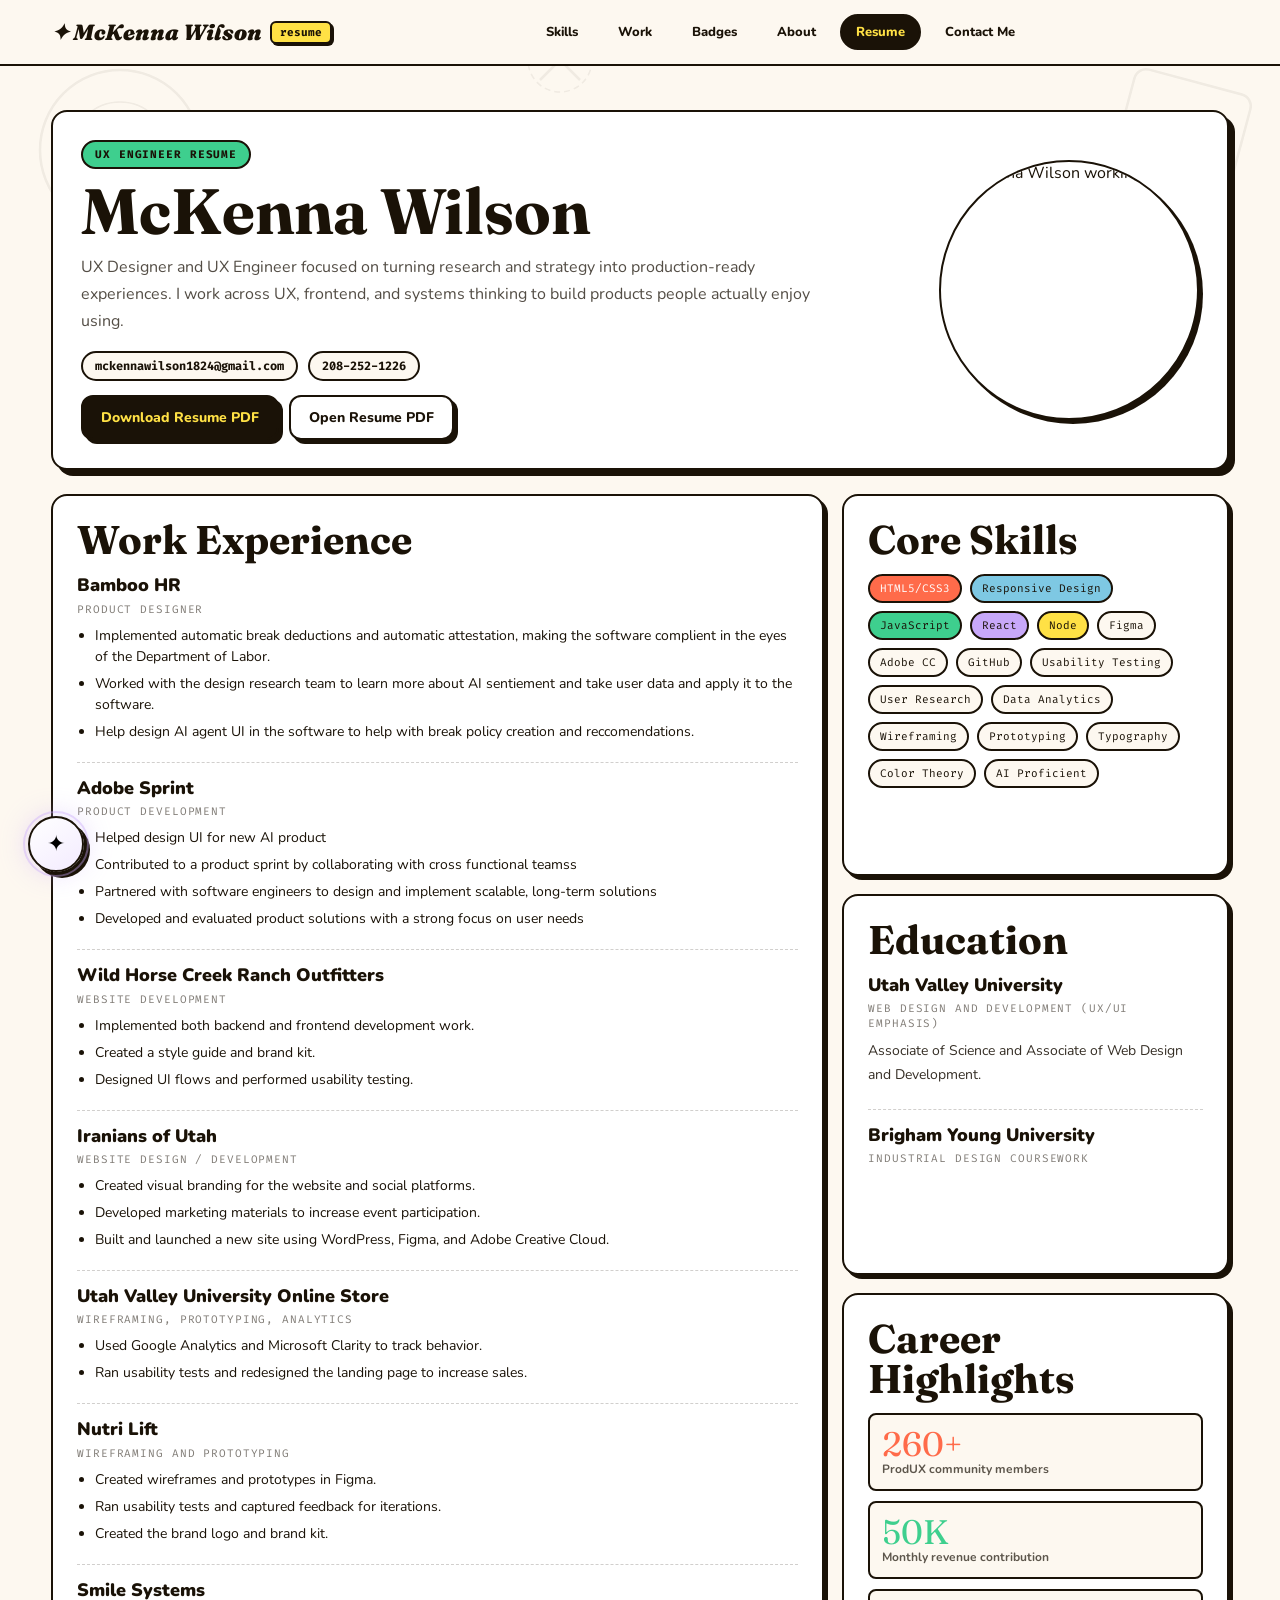
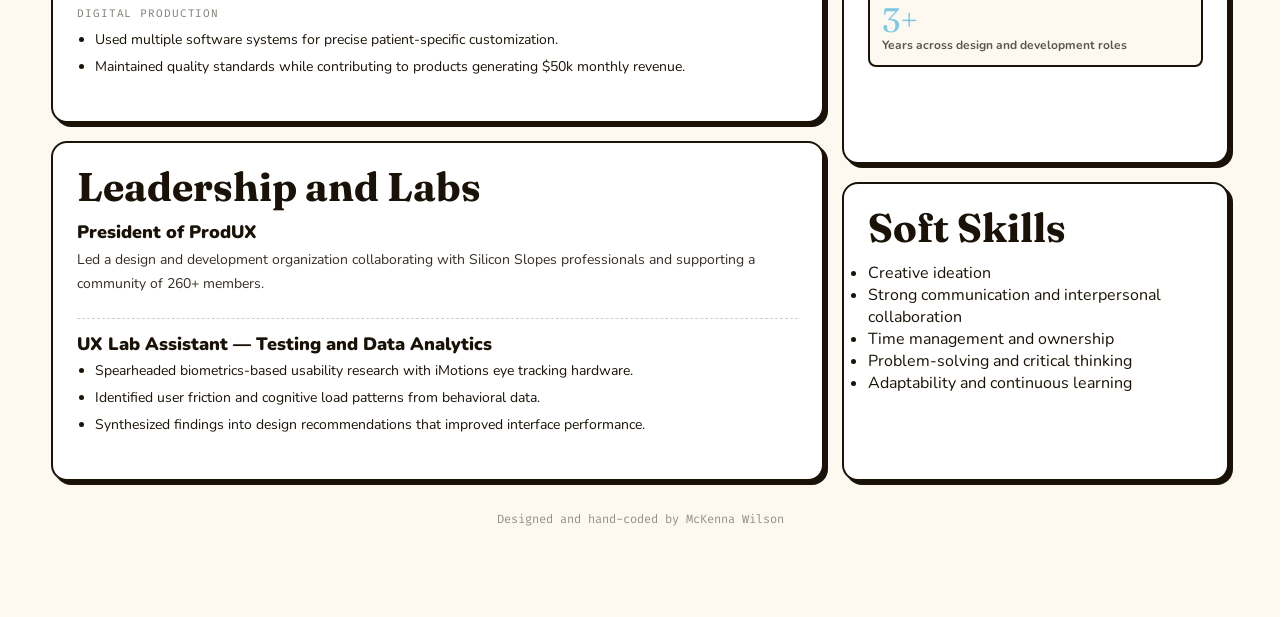
==== resume.html @ 709ec3b5 "responsive" ====
<!DOCTYPE html>
<html lang="en">
<head>
  <meta charset="UTF-8">
  <meta name="viewport" content="width=device-width, initial-scale=1.0">
  <title>Resume | McKenna Wilson</title>
  <link rel="icon" type="image/x-icon" href="assets/favicon.ico">
  <link rel="icon" type="image/png" sizes="32x32" href="assets/favicon-32x32.png">
  <link rel="icon" type="image/png" sizes="16x16" href="assets/favicon-16x16.png">
  <link rel="apple-touch-icon" sizes="180x180" href="assets/apple-touch-icon.png">
  <link rel="preconnect" href="https://fonts.googleapis.com">
  <link href="https://fonts.googleapis.com/css2?family=Fraunces:ital,opsz,wght@0,9..144,300;0,9..144,700;0,9..144,900;1,9..144,300;1,9..144,700&family=Nunito:wght@400;600;700;800;900&family=Fira+Code:wght@400;500&display=swap" rel="stylesheet">
  <link rel="stylesheet" href="agent-guide.css">
  <style>
    :root {
      --cream: #fdf8f0;
      --ink: #1a1207;
      --coral: #ff6b4a;
      --mint: #3ecf8e;
      --lemon: #ffe145;
      --sky: #7ec8e3;
      --lilac: #c8a8f9;
      --peach: #ffb347;
      --border-w: 2.5px;
      --radius: 16px;
      --radius-sm: 8px;
      --shadow: 4px 4px 0px var(--ink);
      --shadow-lg: 6px 6px 0px var(--ink);
      --shadow-xl: 8px 8px 0px var(--ink);
      --display: 'Fraunces', serif;
      --sans: 'Nunito', sans-serif;
      --mono: 'Fira Code', monospace;
      --content-max: 1140px;
      --page-gutter: clamp(20px, 4vw, 80px);
    }

    *, *::before, *::after { box-sizing: border-box; margin: 0; padding: 0; }
    body { background: var(--cream); color: var(--ink); font-family: var(--sans); }

    .doodle-bg { position: fixed; inset: 0; pointer-events: none; z-index: 0; opacity: 0.055; overflow: hidden; }
    .doodle-bg svg { width: 100%; height: 100%; }

    nav {
      position: sticky;
      top: 0;
      z-index: 20;
      padding: 14px var(--page-gutter);
      background: var(--cream);
      border-bottom: var(--border-w) solid var(--ink);
      display: flex;
      align-items: center;
      justify-content: space-between;
      gap: 12px;
    }
    .nav-logo {
      text-decoration: none;
      color: var(--ink);
      font-family: var(--display);
      font-weight: 900;
      font-size: 22px;
      font-style: italic;
      display: flex;
      align-items: center;
      gap: 8px;
      flex-shrink: 0;
    }
    .logo-badge {
      font-family: var(--mono);
      font-size: 11px;
      padding: 2px 8px;
      border: var(--border-w) solid var(--ink);
      border-radius: 6px;
      background: var(--lemon);
      box-shadow: 2px 2px 0 var(--ink);
      font-style: normal;
    }
    .nav-actions { display: flex; align-items: center; gap: 10px; flex-shrink: 0; }
    .nav-toggle {
      display: none;
      width: 44px;
      height: 44px;
      border: var(--border-w) solid var(--ink);
      border-radius: 10px;
      background: var(--lemon);
      box-shadow: var(--shadow);
      cursor: pointer;
      flex-direction: column;
      align-items: center;
      justify-content: center;
      gap: 5px;
      padding: 0;
      flex-shrink: 0;
      transition: transform 0.15s, box-shadow 0.15s;
    }
    .nav-toggle:hover { transform: translate(-2px,-2px); box-shadow: var(--shadow-lg); }
    .nav-toggle-bar {
      display: block;
      width: 20px;
      height: 2.5px;
      background: var(--ink);
      border-radius: 2px;
      transition: transform 0.25s ease, opacity 0.25s ease;
    }
    nav.menu-open .nav-toggle-bar:nth-child(1) { transform: translateY(7.5px) rotate(45deg); }
    nav.menu-open .nav-toggle-bar:nth-child(2) { opacity: 0; }
    nav.menu-open .nav-toggle-bar:nth-child(3) { transform: translateY(-7.5px) rotate(-45deg); }
    .nav-menu { display: contents; }
    .nav-links { display: flex; align-items: center; gap: 8px; flex: 1; justify-content: center; }
    .nav-links a {
      text-decoration: none;
      color: var(--ink);
      font-size: 13px;
      font-weight: 800;
      padding: 7px 14px;
      border-radius: 999px;
      border: var(--border-w) solid transparent;
      transition: all 0.15s;
    }
    .nav-links a:hover { background: var(--lemon); border-color: var(--ink); box-shadow: var(--shadow); }
    .nav-links .active { background: var(--ink); color: var(--lemon); border-color: var(--ink); }
    .nav-links .home-link { display: none; }
    .nav-backdrop {
      display: none;
      position: fixed;
      inset: 0;
      z-index: 19;
      background: rgba(26,18,7,0.35);
      opacity: 0;
      pointer-events: none;
      transition: opacity 0.25s ease;
    }
    .nav-backdrop.show { opacity: 1; pointer-events: auto; }

    .page { position: relative; z-index: 1; max-width: var(--content-max); margin: 0 auto; padding: 44px var(--page-gutter) 90px; }

    .hero {
      background: #fff;
      border: var(--border-w) solid var(--ink);
      border-radius: var(--radius);
      box-shadow: var(--shadow-lg);
      padding: 28px;
      margin-bottom: 24px;
    }
    .hero-layout {
      display: grid;
      grid-template-columns: minmax(0, 1fr) 220px;
      gap: 24px;
      align-items: center;
    }
    .hero-photo {
      width: 220px;
      height: 220px;
      border-radius: 50%;
      overflow: hidden;
      border: var(--border-w) solid var(--ink);
      box-shadow: var(--shadow);
      background: #fff;
      justify-self: end;
    }
    .hero-photo img {
      width: 100%;
      height: 100%;
      object-fit: cover;
      display: block;
    }
    .hero-eyebrow {
      display: inline-block;
      font-family: var(--mono);
      font-size: 11px;
      font-weight: 700;
      letter-spacing: 0.08em;
      text-transform: uppercase;
      border: var(--border-w) solid var(--ink);
      border-radius: 999px;
      background: var(--mint);
      padding: 5px 12px;
      margin-bottom: 12px;
    }
    h1 {
      font-family: var(--display);
      font-size: clamp(44px, 7vw, 74px);
      line-height: 0.95;
      margin-bottom: 12px;
    }
    .subtitle { max-width: 760px; opacity: 0.75; line-height: 1.7; margin-bottom: 16px; }
    .quick-links { display: flex; flex-wrap: wrap; gap: 10px; }
    .quick-links a {
      text-decoration: none;
      color: var(--ink);
      font-family: var(--mono);
      font-size: 12px;
      font-weight: 700;
      background: var(--cream);
      border: 2px solid var(--ink);
      border-radius: 999px;
      padding: 5px 12px;
    }

    .download-row {
      margin-top: 14px;
      display: flex;
      gap: 10px;
      flex-wrap: wrap;
    }
    .btn {
      display: inline-block;
      text-decoration: none;
      font-size: 14px;
      font-weight: 800;
      padding: 11px 18px;
      border-radius: 12px;
      border: var(--border-w) solid var(--ink);
      box-shadow: var(--shadow);
    }
    .btn-fill { background: var(--ink); color: var(--lemon); }
    .btn-outline { background: #fff; color: var(--ink); }

    .resume-grid {
      display: grid;
      grid-template-columns: 2fr 1fr;
      gap: 18px;
    }
    .panel {
      background: #fff;
      border: var(--border-w) solid var(--ink);
      border-radius: var(--radius);
      box-shadow: var(--shadow);
      padding: 24px;
    }
    .section-title {
      font-family: var(--display);
      font-size: 36px;
      line-height: 1;
      margin-bottom: 14px;
    }
    .chip-row { display: flex; flex-wrap: wrap; gap: 8px; }
    .chip {
      font-family: var(--mono);
      font-size: 11px;
      padding: 5px 10px;
      border-radius: 999px;
      border: 2px solid var(--ink);
      background: var(--cream);
    }
    .chip.coral { background: var(--coral); color: #fff; }
    .chip.sky { background: var(--sky); }
    .chip.lemon { background: var(--lemon); }
    .chip.lilac { background: var(--lilac); }
    .chip.mint { background: var(--mint); }

    .entry { padding: 14px 0; border-top: 1.5px dashed rgba(26, 18, 7, 0.2); }
    .entry:first-of-type { border-top: 0; padding-top: 0; }
    .entry-title {
      font-weight: 900;
      font-size: 18px;
      line-height: 1.3;
      margin-bottom: 4px;
    }
    .entry-meta {
      font-family: var(--mono);
      font-size: 11px;
      opacity: 0.55;
      text-transform: uppercase;
      letter-spacing: 0.08em;
      margin-bottom: 8px;
    }
    .entry p { font-size: 14px; line-height: 1.7; opacity: 0.88; margin-bottom: 8px; }
    .entry ul { margin-left: 18px; }
    .entry li { margin-bottom: 6px; line-height: 1.5; font-size: 14px; }

    .kpi {
      border: var(--border-w) solid var(--ink);
      border-radius: var(--radius-sm);
      padding: 12px;
      margin-bottom: 10px;
      background: var(--cream);
    }
    .kpi-value { font-family: var(--display); font-size: 34px; line-height: 1; }
    .kpi-label { font-size: 12px; font-weight: 700; opacity: 0.7; }

    .stack { display: grid; gap: 18px; }
    footer {
      margin-top: 30px;
      text-align: center;
      font-family: var(--mono);
      font-size: 12px;
      opacity: 0.45;
    }

    @media (max-width: 980px) {
      .resume-grid { grid-template-columns: 1fr; }
      .hero-layout {
        grid-template-columns: 1fr;
        justify-items: center;
        text-align: center;
      }
      .hero-photo {
        justify-self: center;
        width: 180px;
        height: 180px;
      }
      .subtitle { margin-left: auto; margin-right: auto; }
      .quick-links, .download-row { justify-content: center; }
    }
    @media (max-width: 820px) {
      nav { padding: 12px 16px; flex-wrap: wrap; }
      .nav-logo { font-size: 18px; }
      .nav-toggle { display: flex; }
      .nav-backdrop { display: block; }
      .nav-actions { margin-left: auto; }
      .nav-menu {
        display: none;
        flex-direction: column;
        width: 100%;
        order: 3;
        padding: 8px 0 4px;
        gap: 8px;
      }
      nav.menu-open .nav-menu { display: flex; }
      .nav-links .home-link { display: block; }
      .nav-links {
        flex-direction: column;
        align-items: stretch;
        width: 100%;
        gap: 8px;
        flex: none;
        justify-content: flex-start;
      }
      .nav-links a {
        font-size: 15px;
        padding: 12px 16px;
        border-radius: var(--radius-sm);
        border-color: var(--ink);
        background: #fff;
        box-shadow: var(--shadow);
        text-align: center;
      }
      .nav-links a:hover { transform: translate(-2px,-2px); }
      .nav-links .active { color: var(--lemon); }
    }

    @media (min-width: 1280px) {
      :root { --content-max: 1280px; }
      .hero-layout { grid-template-columns: minmax(0, 1fr) 260px; gap: 32px; }
      .hero-photo { width: 260px; height: 260px; }
      h1 { font-size: clamp(48px, 5vw, 82px); }
      .section-title { font-size: 40px; }
    }

    @media (min-width: 1440px) {
      :root { --content-max: 1360px; }
      .resume-grid { gap: 24px; }
      .panel { padding: 28px; }
    }

    @media (min-width: 1680px) {
      :root { --content-max: 1480px; }
      .subtitle { max-width: 860px; font-size: 17px; }
    }

    @media (min-width: 1920px) {
      :root { --content-max: 1560px; }
    }
  </style>
</head>
<body>
  <div class="doodle-bg">
    <svg viewBox="0 0 1440 900" fill="none" xmlns="http://www.w3.org/2000/svg" preserveAspectRatio="xMidYMid slice">
      <circle cx="200" cy="150" r="80" stroke="#1a1207" stroke-width="2.5"/>
      <circle cx="200" cy="150" r="48" stroke="#1a1207" stroke-width="1.5"/>
      <rect x="1200" y="80" width="120" height="120" rx="12" stroke="#1a1207" stroke-width="2.5" transform="rotate(15 1260 140)"/>
      <line x1="620" y1="40" x2="660" y2="80" stroke="#1a1207" stroke-width="2.5"/>
      <line x1="660" y1="40" x2="620" y2="80" stroke="#1a1207" stroke-width="2.5"/>
      <circle cx="640" cy="60" r="32" stroke="#1a1207" stroke-width="1.5" stroke-dasharray="6 4"/>
    </svg>
  </div>

  <div class="nav-backdrop" id="navBackdrop" aria-hidden="true"></div>
  <nav id="siteNav">
    <a href="index.html" class="nav-logo">✦ McKenna Wilson <span class="logo-badge">resume</span></a>
    <div class="nav-menu" id="navMenu">
      <div class="nav-links">
        <a href="index.html?skipLoader=1#home" class="home-link">Home</a>
        <a href="index.html#skills">Skills</a>
        <a href="index.html#projects">Work</a>
        <a href="index.html#achievements">Badges</a>
        <a href="index.html#about">About</a>
        <a href="resume.html" class="active">Resume</a>
        <a href="index.html#contact">Contact Me</a>
      </div>
    </div>
    <div class="nav-actions">
      <button type="button" class="nav-toggle" id="navToggle" aria-label="Open menu" aria-expanded="false" aria-controls="navMenu">
        <span class="nav-toggle-bar"></span>
        <span class="nav-toggle-bar"></span>
        <span class="nav-toggle-bar"></span>
      </button>
    </div>
  </nav>

  <main class="page">
    <section class="hero">
      <div class="hero-layout">
        <div class="hero-content">
          <div class="hero-eyebrow">UX Engineer Resume</div>
          <h1>McKenna Wilson</h1>
          <p class="subtitle">
            UX Designer and UX Engineer focused on turning research and strategy into production-ready
            experiences. I work across UX, frontend, and systems thinking to build products people actually enjoy using.
          </p>
          <div class="quick-links">
            <a href="mailto:mckennawilson1824@gmail.com">mckennawilson1824@gmail.com</a>
            <a href="tel:+12082521226">208-252-1226</a>
          </div>
          <div class="download-row">
            <a class="btn btn-fill" href="assets/McKenna Wilson Design Engineer Resume.pdf" target="_blank" rel="noopener noreferrer" download>Download Resume PDF</a>
            <a class="btn btn-outline" href="assets/McKenna Wilson Design Engineer Resume.pdf" target="_blank" rel="noopener noreferrer">Open Resume PDF</a>
          </div>
        </div>
        <div class="hero-photo">
          <img src="assets/resume-hero-photo.png" alt="McKenna Wilson working with a team">
        </div>
      </div>
    </section>

    <section class="resume-grid">
      <div class="stack">
        <article class="panel">
          <h2 class="section-title">Work Experience</h2>


          <div class="entry">
            <div class="entry-title">Bamboo HR</div>
            <div class="entry-meta">Product Designer</div>
            <ul>
              <li>Implemented automatic break deductions and automatic attestation, making the software complient in the eyes of the Department of Labor.</li>
              <li>Worked with the design research team to learn more about AI sentiement and take user data and apply it to the software.</li>
              <li>Help design AI agent UI in the software to help with break policy creation and reccomendations.</li>
            </ul>
          </div>

          <div class="entry">
            <div class="entry-title">Adobe Sprint</div>
            <div class="entry-meta">Product Development</div>
            <ul>
              <li>Helped design UI for new AI product</li>
              <li>Contributed to a product sprint by collaborating with cross functional teamss</li>
              <li>Partnered with software engineers to design and implement scalable, long-term
                solutions</li>
              <li>Developed and evaluated product solutions with a strong focus on user needs</li>
            </ul>
          </div>

          <div class="entry">
            <div class="entry-title">Wild Horse Creek Ranch Outfitters</div>
            <div class="entry-meta">Website Development</div>
            <ul>
              <li>Implemented both backend and frontend development work.</li>
              <li>Created a style guide and brand kit.</li>
              <li>Designed UI flows and performed usability testing.</li>
            </ul>
          </div>

          <div class="entry">
            <div class="entry-title">Iranians of Utah</div>
            <div class="entry-meta">Website Design / Development</div>
            <ul>
              <li>Created visual branding for the website and social platforms.</li>
              <li>Developed marketing materials to increase event participation.</li>
              <li>Built and launched a new site using WordPress, Figma, and Adobe Creative Cloud.</li>
            </ul>
          </div>

          <div class="entry">
            <div class="entry-title">Utah Valley University Online Store</div>
            <div class="entry-meta">Wireframing, Prototyping, Analytics</div>
            <ul>
              <li>Used Google Analytics and Microsoft Clarity to track behavior.</li>
              <li>Ran usability tests and redesigned the landing page to increase sales.</li>
            </ul>
          </div>
          
          <div class="entry">
            <div class="entry-title">Nutri Lift</div>
            <div class="entry-meta">Wireframing and Prototyping</div>
            <ul>
              <li>Created wireframes and prototypes in Figma.</li>
              <li>Ran usability tests and captured feedback for iterations.</li>
              <li>Created the brand logo and brand kit.</li>
            </ul>
          </div>

          <div class="entry">
            <div class="entry-title">Smile Systems </div>
            <div class="entry-meta">Digital Production</div>
            <ul>
              <li>Used multiple software systems for precise patient-specific customization.</li>
              <li>Maintained quality standards while contributing to products generating $50k monthly revenue.</li>
            </ul>
          </div>

        </article>

        <article class="panel">
          <h2 class="section-title">Leadership and Labs</h2>

          <div class="entry">
            <div class="entry-title">President of ProdUX</div>
            <p>Led a design and development organization collaborating with Silicon Slopes professionals and supporting a community of 260+ members.</p>
          </div>

          <div class="entry">
            <div class="entry-title">UX Lab Assistant — Testing and Data Analytics</div>
            <ul>
              <li>Spearheaded biometrics-based usability research with iMotions eye tracking hardware.</li>
              <li>Identified user friction and cognitive load patterns from behavioral data.</li>
              <li>Synthesized findings into design recommendations that improved interface performance.</li>
            </ul>
          </div>
        </article>
      </div>

      <aside class="stack">
        <article class="panel">
          <h2 class="section-title">Core Skills</h2>
          <div class="chip-row">
            <span class="chip coral">HTML5/CSS3</span>
            <span class="chip sky">Responsive Design</span>
            <span class="chip mint">JavaScript</span>
            <span class="chip lilac">React</span>
            <span class="chip lemon">Node</span>
            <span class="chip">Figma</span>
            <span class="chip">Adobe CC</span>
            <span class="chip">GitHub</span>
            <span class="chip">Usability Testing</span>
            <span class="chip">User Research</span>
            <span class="chip">Data Analytics</span>
            <span class="chip">Wireframing</span>
            <span class="chip">Prototyping</span>
            <span class="chip">Typography</span>
            <span class="chip">Color Theory</span>
            <span class="chip">AI Proficient</span>
          </div>
        </article>

        <article class="panel">
          <h2 class="section-title">Education</h2>
          <div class="entry">
            <div class="entry-title">Utah Valley University</div>
            <div class="entry-meta">Web Design and Development (UX/UI emphasis)</div>
            <p>Associate of Science and Associate of Web Design and Development.</p>
          </div>
          <div class="entry">
            <div class="entry-title">Brigham Young University</div>
            <div class="entry-meta">Industrial Design Coursework</div>
          </div>
        </article>

        <article class="panel">
          <h2 class="section-title">Career Highlights</h2>
          <div class="kpi">
            <div class="kpi-value" style="color:var(--coral)">260+</div>
            <div class="kpi-label">ProdUX community members</div>
          </div>
          <div class="kpi">
            <div class="kpi-value" style="color:var(--mint)">50K</div>
            <div class="kpi-label">Monthly revenue contribution</div>
          </div>
          <div class="kpi">
            <div class="kpi-value" style="color:var(--sky)">3+</div>
            <div class="kpi-label">Years across design and development roles</div>
          </div>
        </article>

        <article class="panel">
          <h2 class="section-title">Soft Skills</h2>
          <ul>
            <li>Creative ideation</li>
            <li>Strong communication and interpersonal collaboration</li>
            <li>Time management and ownership</li>
            <li>Problem-solving and critical thinking</li>
            <li>Adaptability and continuous learning</li>
          </ul>
        </article>
      </aside>
    </section>

    <footer>Designed and hand-coded by McKenna Wilson</footer>
  </main>

  <!-- Agent guide -->
  <div class="agent-widget visible" id="agentWidget">
    <div class="agent-panel" id="agentPanel" role="dialog" aria-modal="true" aria-labelledby="agentTitle" aria-hidden="true">
      <div class="agent-panel-header">
        <div class="agent-panel-title" id="agentTitle">Player Guide</div>
        <div class="agent-panel-sub">GUIDE_AI :: ONLINE</div>
        <button type="button" class="agent-close" id="agentClose" aria-label="Close guide">×</button>
      </div>
      <div class="agent-question" id="agentQuestion"></div>
      <div class="agent-answer" id="agentAnswer"></div>
      <div class="agent-presets" id="agentPresets"></div>
      <div class="agent-chips" id="agentChips"></div>
      <button type="button" class="agent-next" id="agentNext">Next fact →</button>
    </div>
    <button type="button" class="agent-orb" id="agentOrb" aria-label="Open McKenna's guide" aria-expanded="false" aria-controls="agentPanel">
      <span class="agent-orb-glow" aria-hidden="true"></span>
      <span class="agent-orb-icon" aria-hidden="true">✦</span>
    </button>
  </div>

  <script src="agent-guide.js"></script>
  <script>initAgentGuide({ autoShow: true, homePath: 'index.html' });</script>
  <script>
  (function(){
    const nav = document.getElementById('siteNav');
    const toggle = document.getElementById('navToggle');
    const menu = document.getElementById('navMenu');
    const backdrop = document.getElementById('navBackdrop');
    if (!nav || !toggle || !menu) return;

    function closeMenu() {
      nav.classList.remove('menu-open');
      toggle.setAttribute('aria-expanded', 'false');
      toggle.setAttribute('aria-label', 'Open menu');
      backdrop.classList.remove('show');
      backdrop.setAttribute('aria-hidden', 'true');
      document.body.style.overflow = '';
    }

    function openMenu() {
      nav.classList.add('menu-open');
      toggle.setAttribute('aria-expanded', 'true');
      toggle.setAttribute('aria-label', 'Close menu');
      backdrop.classList.add('show');
      backdrop.setAttribute('aria-hidden', 'false');
      document.body.style.overflow = 'hidden';
    }

    toggle.addEventListener('click', () => {
      if (nav.classList.contains('menu-open')) closeMenu();
      else openMenu();
    });

    backdrop.addEventListener('click', closeMenu);

    menu.querySelectorAll('a').forEach(link => {
      link.addEventListener('click', closeMenu);
    });

    document.addEventListener('keydown', e => {
      if (e.key === 'Escape' && nav.classList.contains('menu-open')) closeMenu();
    });

    window.addEventListener('resize', () => {
      if (window.innerWidth > 820) closeMenu();
    });
  })();
  </script>
</body>
</html>
---- agent-guide.css ----
/* Player Guide widget */
.agent-widget {
  position: fixed;
  bottom: 28px;
  left: 28px;
  z-index: 850;
  opacity: 0;
  pointer-events: none;
  transform: translateY(12px);
  transition: opacity 0.5s ease, transform 0.5s cubic-bezier(.34,1.56,.64,1);
}
.agent-widget.visible { opacity: 1; pointer-events: auto; transform: translateY(0); }
.agent-orb {
  position: relative;
  width: 56px;
  height: 56px;
  border-radius: 50%;
  border: var(--border-w) solid var(--ink);
  background: linear-gradient(145deg, #fff 0%, #f3ebff 100%);
  box-shadow: var(--shadow-lg), 0 0 28px rgba(200,168,249,0.45);
  cursor: pointer;
  display: flex;
  align-items: center;
  justify-content: center;
  transition: transform 0.15s, box-shadow 0.2s;
}
.agent-orb-glow {
  position: absolute;
  inset: -7px;
  border-radius: 50%;
  border: 2px solid rgba(200,168,249,0.4);
  animation: agentPulse 2.4s ease-in-out infinite;
  pointer-events: none;
}
@keyframes agentPulse {
  0%, 100% { transform: scale(1); opacity: 0.55; }
  50% { transform: scale(1.1); opacity: 1; }
}
.agent-orb:hover { transform: translate(-2px,-2px); box-shadow: var(--shadow-xl), 0 0 36px rgba(200,168,249,0.55); }
.agent-orb-icon { font-size: 22px; position: relative; z-index: 1; }
.agent-panel {
  position: absolute;
  bottom: 0;
  left: calc(100% + 14px);
  width: min(340px, calc(100vw - 140px));
  max-height: calc(100vh - 88px);
  max-height: calc(100dvh - 88px);
  overflow-y: auto;
  scrollbar-width: none;
  -ms-overflow-style: none;
  background: #fff;
  border: var(--border-w) solid var(--ink);
  border-radius: var(--radius);
  box-shadow: var(--shadow-xl), 0 0 32px rgba(200,168,249,0.22);
  padding: 16px;
  transform: translateX(-8px) rotate(-1deg);
  opacity: 0;
  pointer-events: none;
  transition: opacity 0.25s ease, transform 0.35s cubic-bezier(.34,1.56,.64,1);
}
.agent-panel::-webkit-scrollbar { display: none; }
.agent-panel::before {
  content: '';
  position: absolute;
  top: 0; left: 0; right: 0;
  height: 5px;
  background: var(--lilac);
}
.agent-widget.open .agent-panel {
  opacity: 1;
  pointer-events: auto;
  transform: translateX(0) rotate(-1deg);
}
.agent-panel-header {
  display: flex;
  flex-wrap: wrap;
  align-items: flex-start;
  gap: 4px 8px;
  margin-bottom: 10px;
  padding-top: 2px;
}
.agent-panel-title {
  font-family: var(--display);
  font-size: 20px;
  font-weight: 900;
  flex: 1;
}
.agent-panel-sub {
  width: 100%;
  font-family: var(--mono);
  font-size: 9px;
  letter-spacing: 0.12em;
  text-transform: uppercase;
  opacity: 0.4;
}
.agent-close {
  font-size: 22px;
  line-height: 1;
  width: 32px;
  height: 32px;
  border: var(--border-w) solid var(--ink);
  border-radius: 8px;
  background: var(--cream);
  box-shadow: 2px 2px 0 var(--ink);
  cursor: pointer;
  flex-shrink: 0;
  transition: transform 0.15s;
}
.agent-close:hover { transform: translate(-1px,-1px); }
.agent-question {
  font-family: var(--mono);
  font-size: 10px;
  font-weight: 600;
  color: var(--sky);
  min-height: 16px;
  margin-bottom: 8px;
  letter-spacing: 0.04em;
}
.agent-answer {
  font-size: 13px;
  line-height: 1.55;
  font-weight: 600;
  min-height: 44px;
  margin-bottom: 12px;
}
.agent-answer a { color: var(--coral); font-weight: 800; text-decoration: underline; text-underline-offset: 2px; }
.agent-answer a:hover { color: var(--ink); }
.agent-cursor {
  display: inline-block;
  color: var(--lilac);
  font-size: 10px;
  vertical-align: middle;
  animation: agentCursorBlink 0.6s step-end infinite;
}
@keyframes agentCursorBlink { 0%,100%{opacity:1} 50%{opacity:0} }
.agent-presets { display: flex; flex-wrap: wrap; gap: 5px; margin-bottom: 8px; }
.agent-preset {
  font-family: var(--sans);
  font-size: 10px;
  font-weight: 700;
  padding: 6px 10px;
  border-radius: 100px;
  border: var(--border-w) solid var(--ink);
  background: var(--cream);
  box-shadow: 2px 2px 0 var(--ink);
  cursor: pointer;
  text-align: left;
  transition: transform 0.15s, background 0.15s;
}
.agent-preset:hover { transform: translate(-1px,-1px); background: var(--lilac); }
.agent-preset.active { background: var(--lilac); box-shadow: var(--shadow); }
.agent-chips { display: flex; flex-wrap: wrap; gap: 5px; margin-bottom: 10px; }
.agent-chip {
  font-family: var(--mono);
  font-size: 10px;
  font-weight: 600;
  padding: 4px 10px;
  border-radius: 6px;
  border: 1.5px solid var(--ink);
  background: #fff;
  cursor: pointer;
  transition: transform 0.15s, background 0.15s;
}
.agent-chip:hover { transform: translate(-1px,-1px); background: var(--lemon); }
.agent-chip.active { background: var(--lemon); box-shadow: 2px 2px 0 var(--ink); }
.agent-next {
  font-family: var(--mono);
  font-size: 11px;
  font-weight: 600;
  letter-spacing: 0.06em;
  padding: 8px 14px;
  border: var(--border-w) solid var(--ink);
  border-radius: 8px;
  background: var(--mint);
  box-shadow: var(--shadow);
  cursor: pointer;
  width: 100%;
  transition: transform 0.15s;
}
.agent-next:hover { transform: translate(-2px,-2px); box-shadow: var(--shadow-lg); }
@media (max-width: 520px) {
  .agent-widget { left: 16px; bottom: 16px; right: 16px; }
  .agent-panel {
    bottom: calc(100% + 14px);
    left: 0;
    width: 100%;
    max-height: calc(100vh - 174px);
    max-height: calc(100dvh - 174px);
    transform: translateY(8px) rotate(-1deg);
  }
  .agent-widget.open .agent-panel { transform: translateY(0) rotate(-1deg); }
}
@media (prefers-reduced-motion: reduce) {
  .agent-orb-glow { animation: none; opacity: 0.7; }
  .agent-widget, .agent-panel { transition: none; }
}
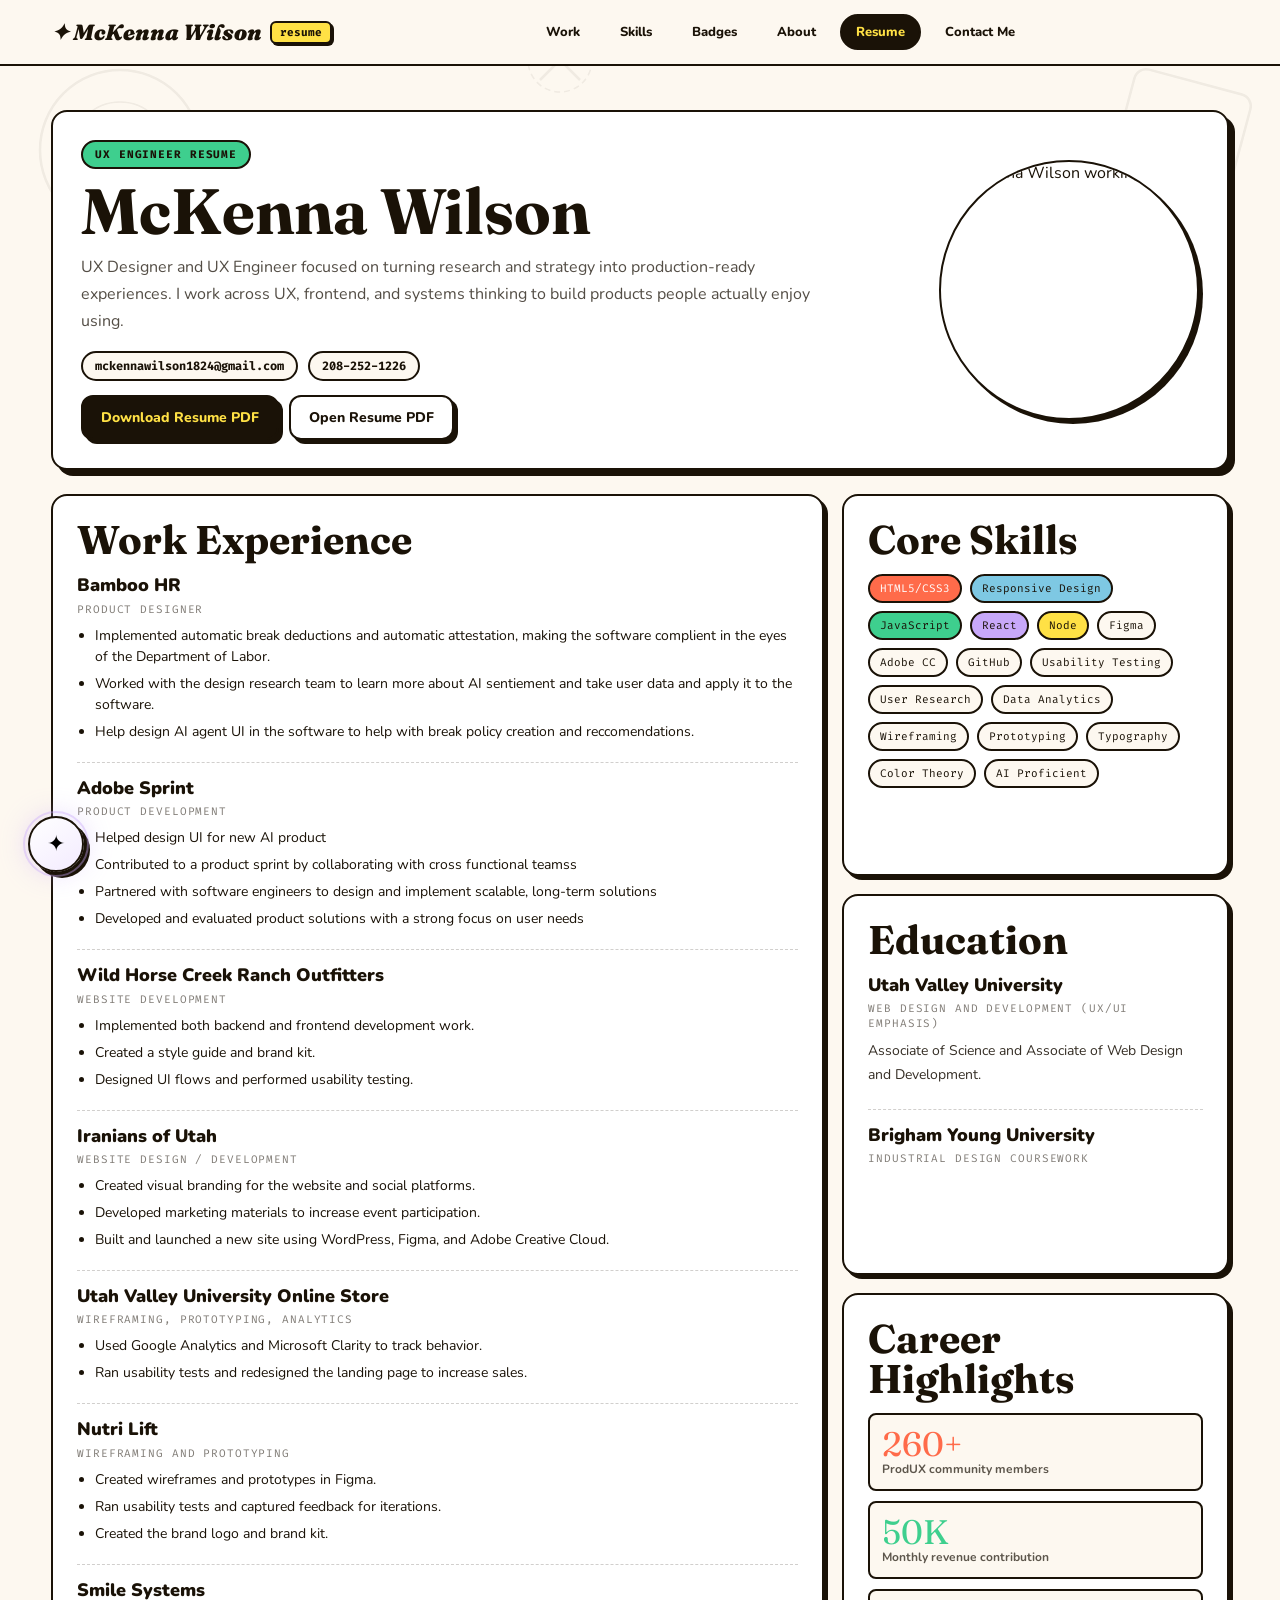
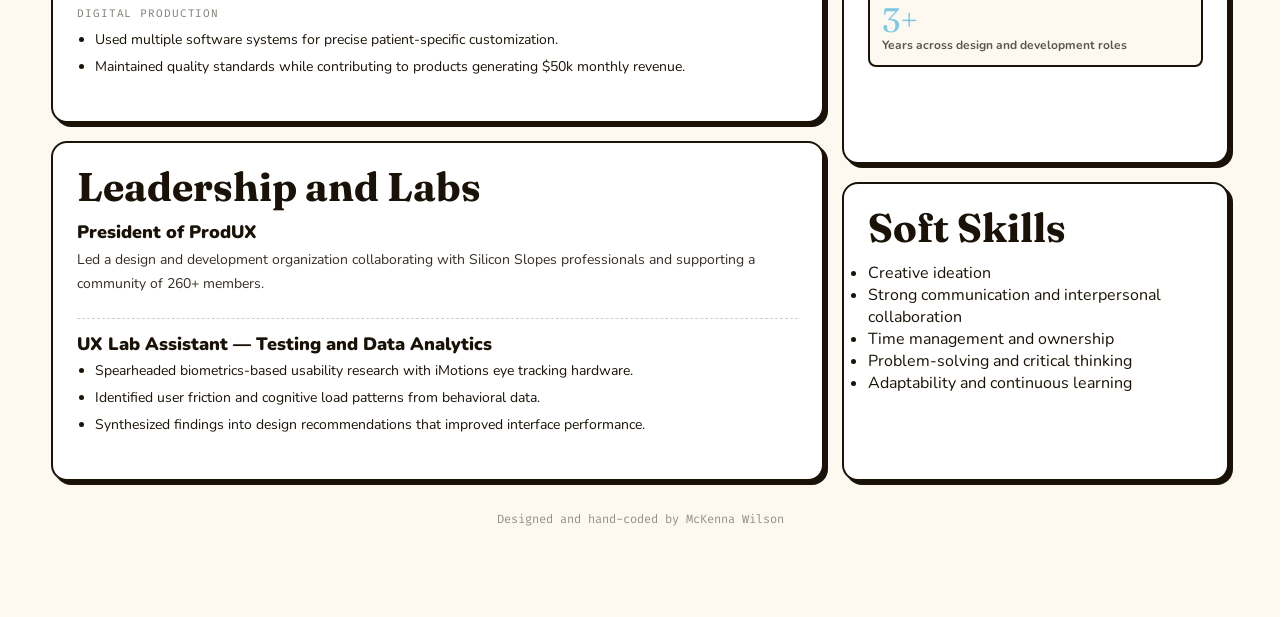
==== commit 7e6af436: "Put shipped work before skills section Reorder homepage so Things I've shipped leads, then What I br" ====
--- a/resume.html
+++ b/resume.html
@@ -381,8 +381,8 @@
     <div class="nav-menu" id="navMenu">
       <div class="nav-links">
         <a href="index.html?skipLoader=1#home" class="home-link">Home</a>
+        <a href="index.html#projects">Work</a>
         <a href="index.html#skills">Skills</a>
-        <a href="index.html#projects">Work</a>
         <a href="index.html#achievements">Badges</a>
         <a href="index.html#about">About</a>
         <a href="resume.html" class="active">Resume</a>
--- a/agent-guide.css
+++ b/agent-guide.css
@@ -10,6 +10,43 @@
   transition: opacity 0.5s ease, transform 0.5s cubic-bezier(.34,1.56,.64,1);
 }
 .agent-widget.visible { opacity: 1; pointer-events: auto; transform: translateY(0); }
+.agent-hint {
+  position: absolute;
+  left: calc(100% + 12px);
+  bottom: 8px;
+  width: 190px;
+  padding: 8px 12px;
+  border: var(--border-w) solid var(--ink);
+  border-radius: 14px;
+  background: var(--lemon);
+  box-shadow: var(--shadow);
+  font-family: var(--mono);
+  font-size: 10px;
+  font-weight: 700;
+  line-height: 1.35;
+  text-transform: uppercase;
+  letter-spacing: 0.04em;
+  pointer-events: none;
+  transform: rotate(-2deg);
+  transition: opacity 0.2s ease, transform 0.2s ease;
+}
+.agent-hint::before {
+  content: '';
+  position: absolute;
+  left: -8px;
+  bottom: 14px;
+  width: 12px;
+  height: 12px;
+  background: var(--lemon);
+  border-left: var(--border-w) solid var(--ink);
+  border-bottom: var(--border-w) solid var(--ink);
+  transform: rotate(45deg);
+}
+.agent-widget.open .agent-hint,
+.agent-widget.hint-dismissed .agent-hint {
+  opacity: 0;
+  transform: translateX(-4px) rotate(-2deg);
+}
 .agent-orb {
   position: relative;
   width: 56px;
@@ -180,6 +217,12 @@
 .agent-next:hover { transform: translate(-2px,-2px); box-shadow: var(--shadow-lg); }
 @media (max-width: 520px) {
   .agent-widget { left: 16px; bottom: 16px; right: 16px; }
+  .agent-hint {
+    left: 70px;
+    bottom: 6px;
+    width: calc(100vw - 112px);
+    max-width: 220px;
+  }
   .agent-panel {
     bottom: calc(100% + 14px);
     left: 0;
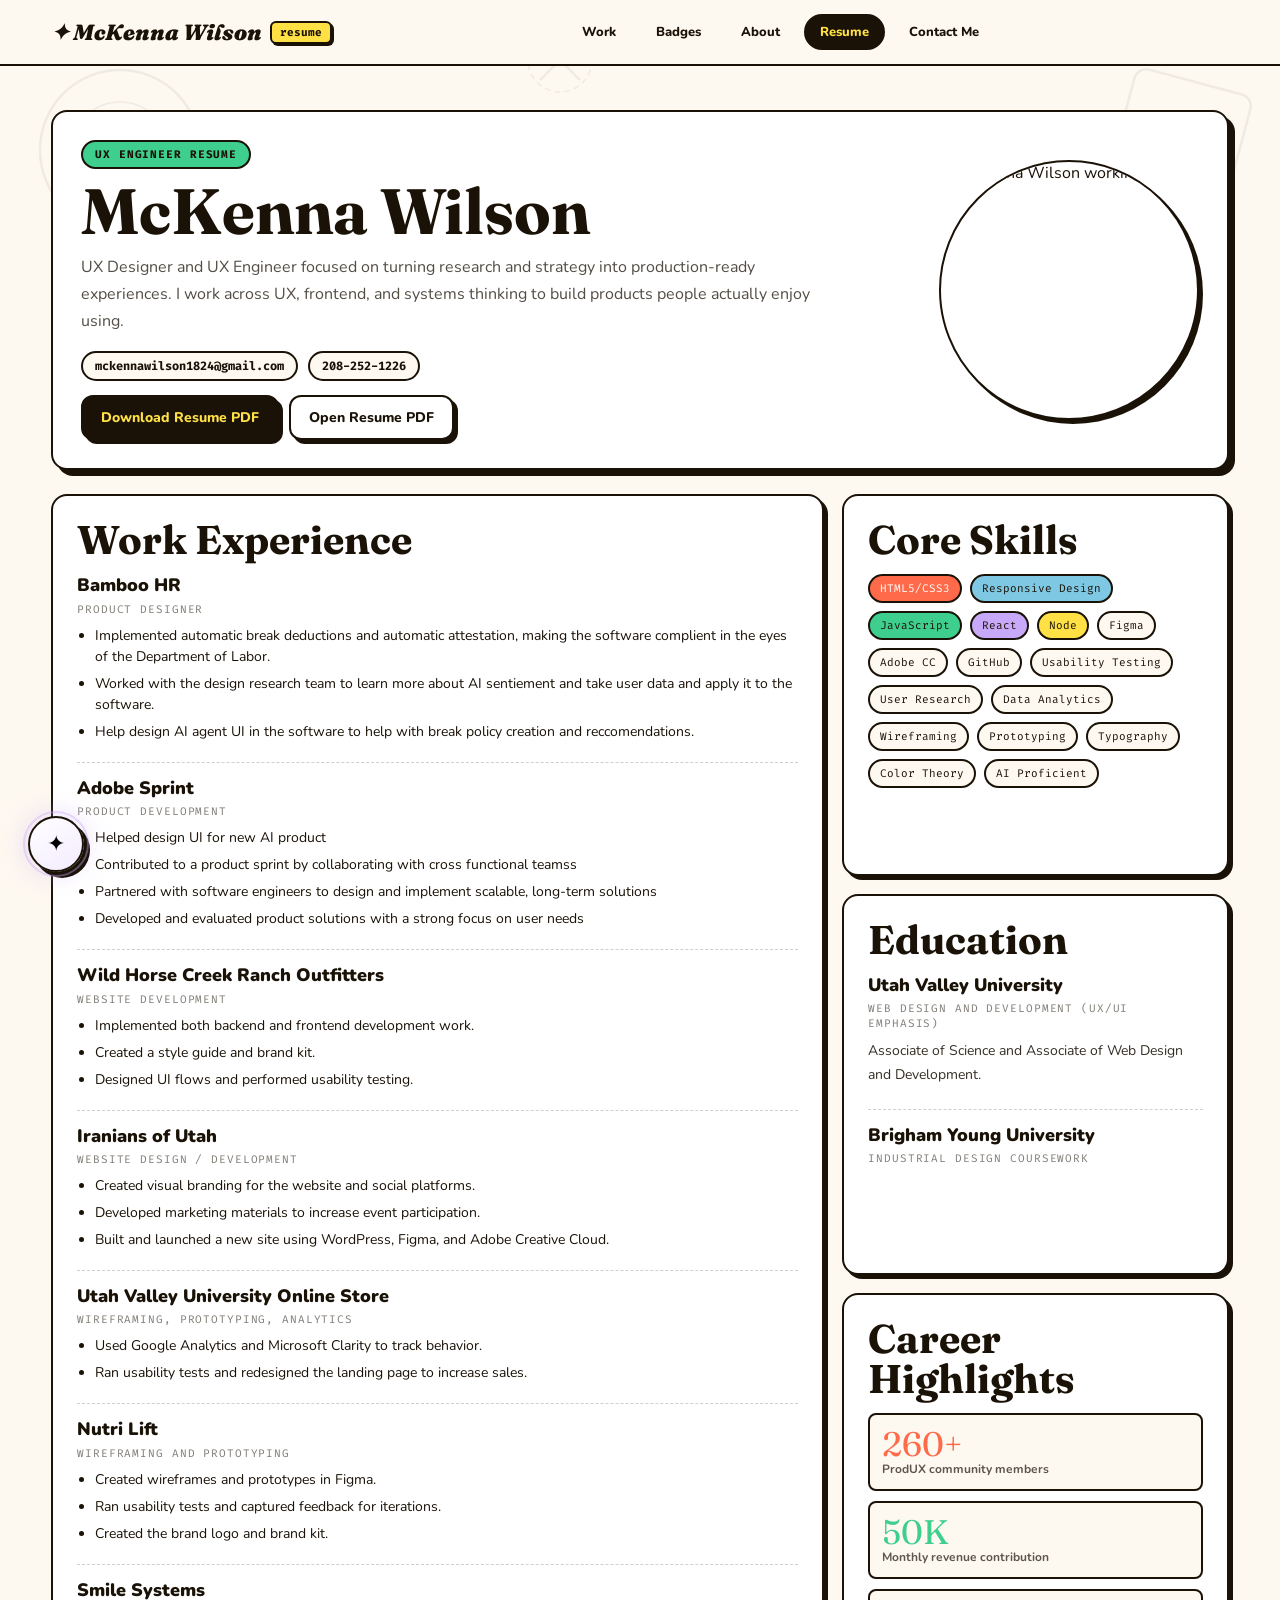
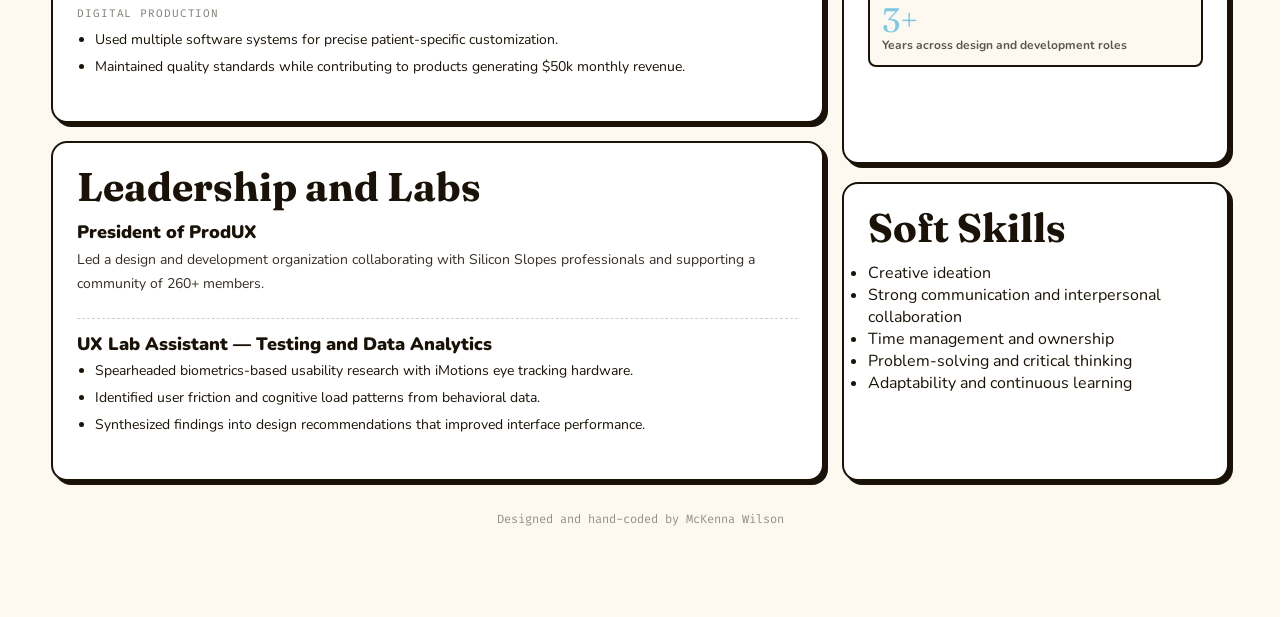
==== commit 9e464b72: "Remove What I bring to the table section Drop the skills grid section and nav link. Hero skill badge" ====
--- a/resume.html
+++ b/resume.html
@@ -382,7 +382,6 @@
       <div class="nav-links">
         <a href="index.html?skipLoader=1#home" class="home-link">Home</a>
         <a href="index.html#projects">Work</a>
-        <a href="index.html#skills">Skills</a>
         <a href="index.html#achievements">Badges</a>
         <a href="index.html#about">About</a>
         <a href="resume.html" class="active">Resume</a>
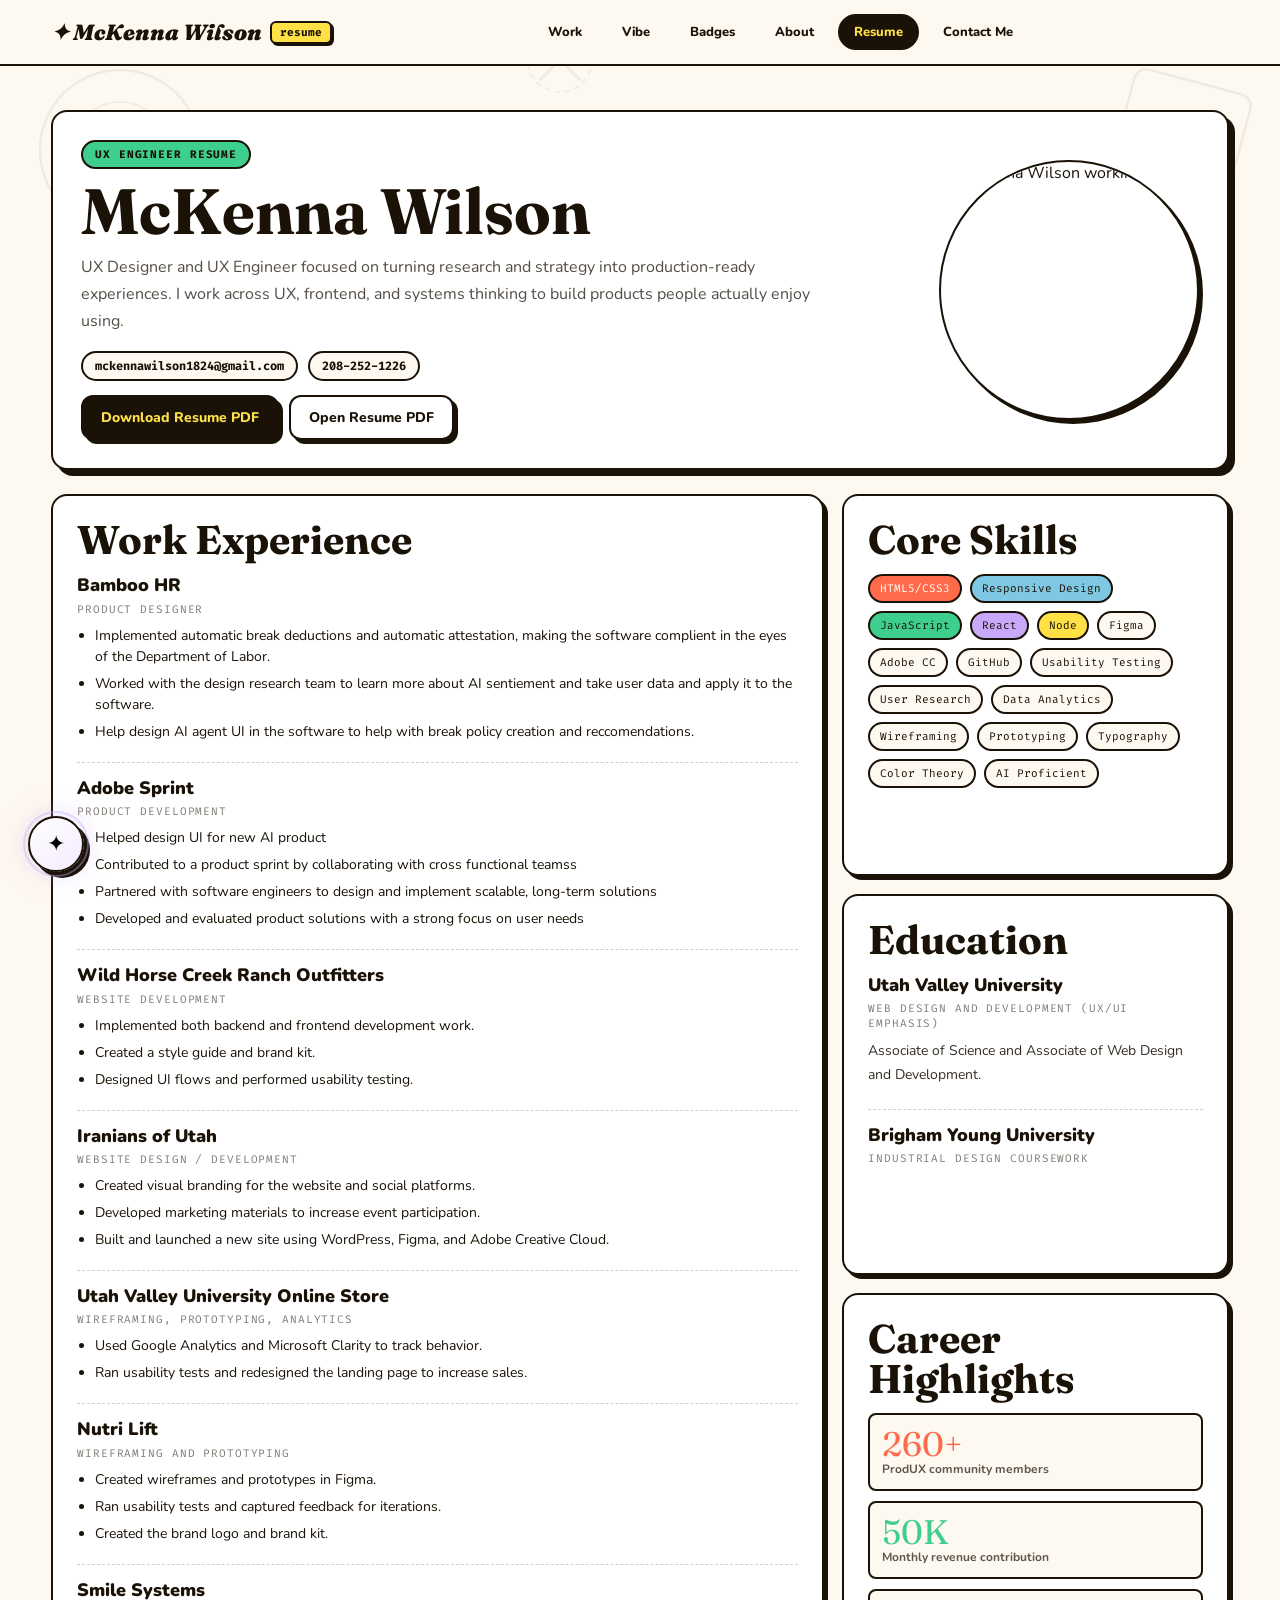
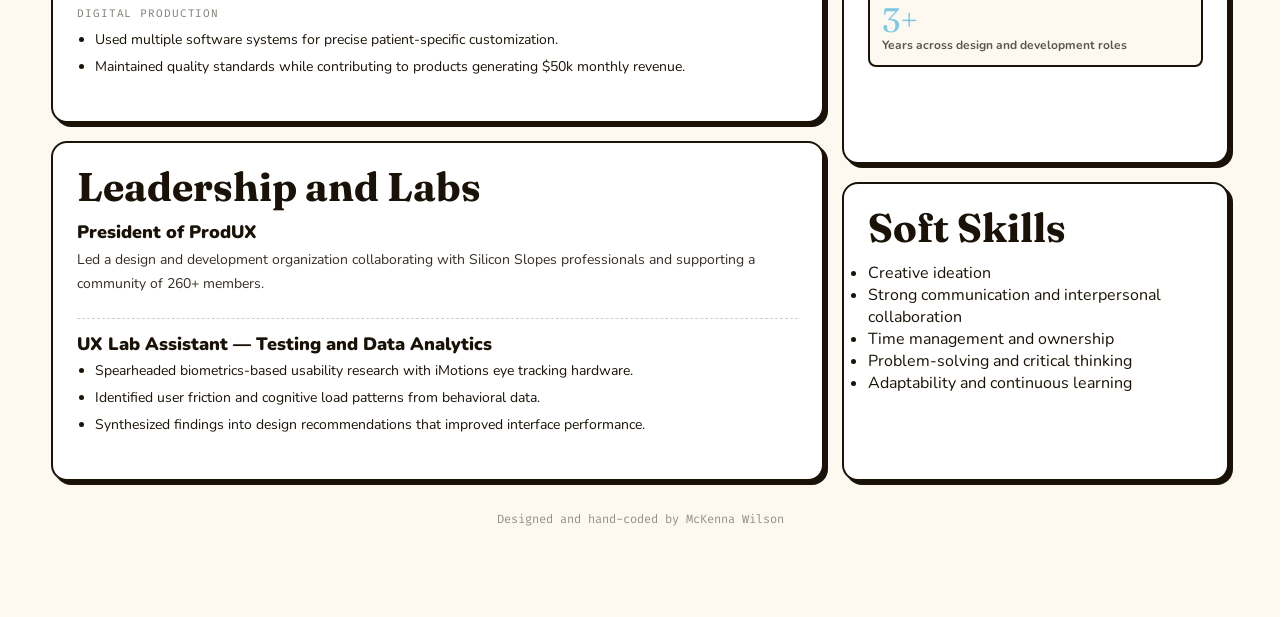
==== commit 4d45e1e6: "Add Pick your vibe record player section Insert an interactive soundtrack section between shipped wo" ====
--- a/resume.html
+++ b/resume.html
@@ -382,6 +382,7 @@
       <div class="nav-links">
         <a href="index.html?skipLoader=1#home" class="home-link">Home</a>
         <a href="index.html#projects">Work</a>
+        <a href="index.html#vibe">Vibe</a>
         <a href="index.html#achievements">Badges</a>
         <a href="index.html#about">About</a>
         <a href="resume.html" class="active">Resume</a>
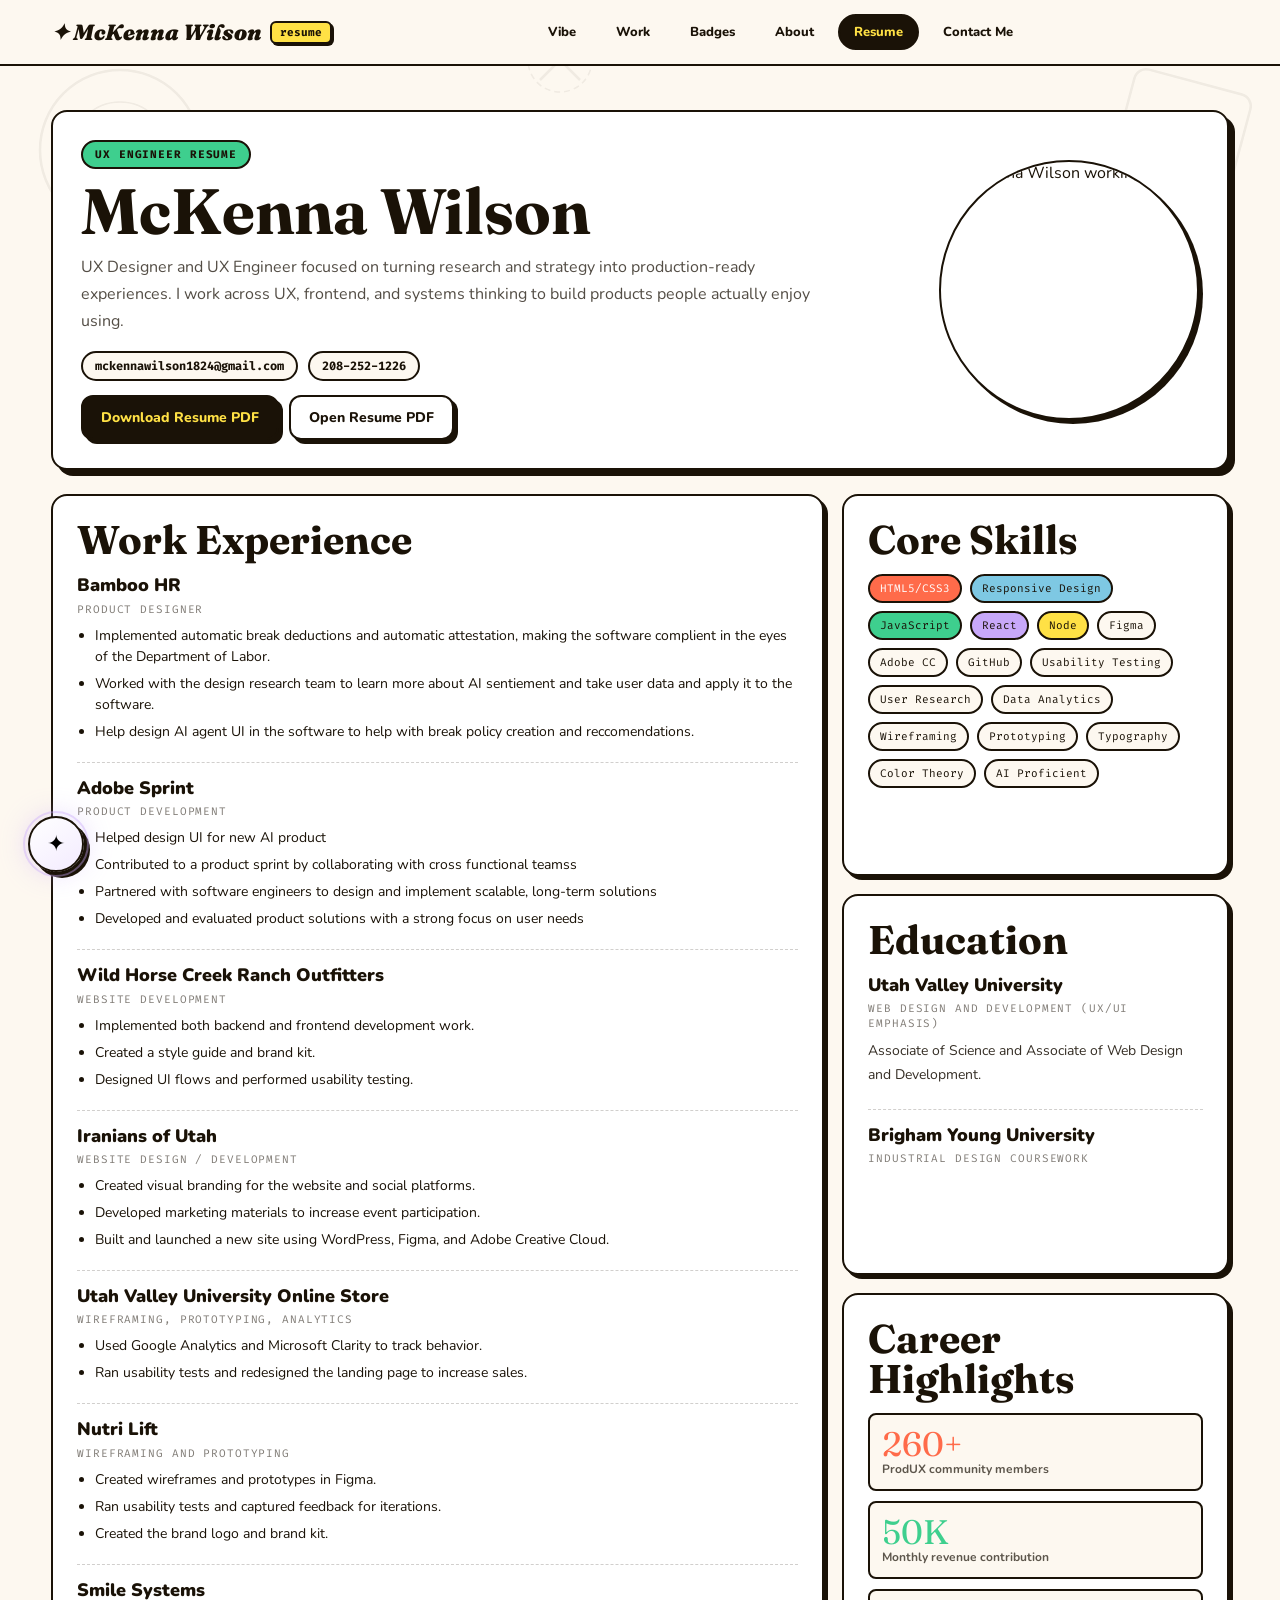
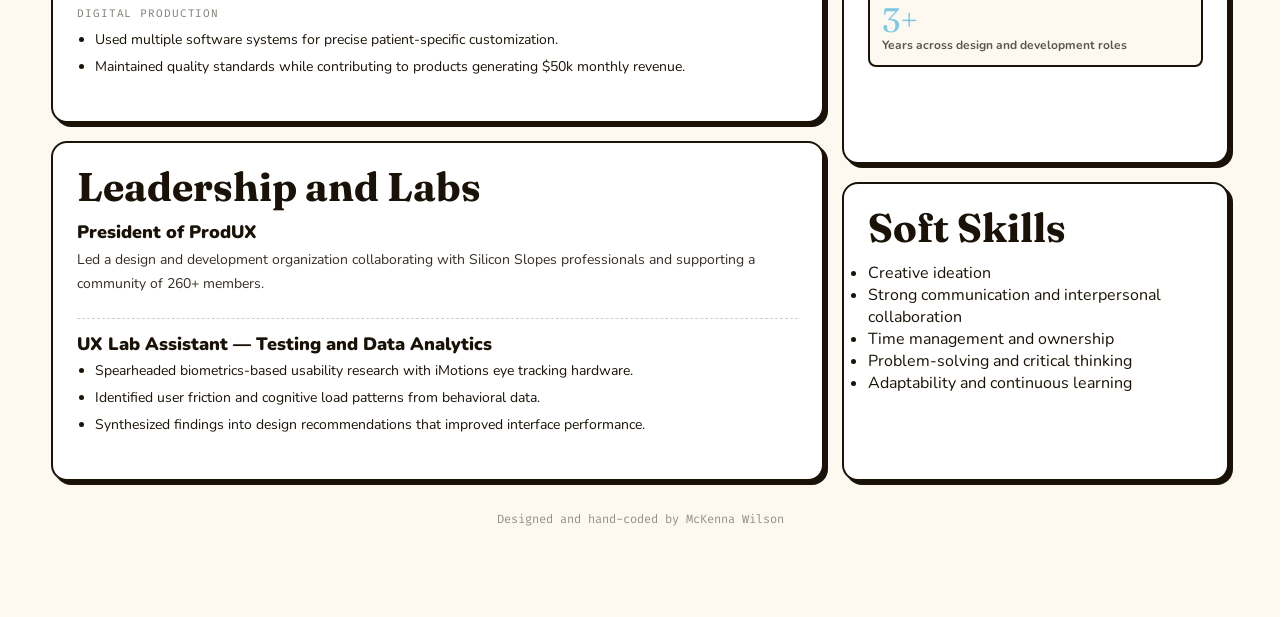
==== commit 437eb124: "Move Pick your vibe above Things I've shipped Reorder homepage sections and nav so the soundtrack co" ====
--- a/resume.html
+++ b/resume.html
@@ -381,8 +381,8 @@
     <div class="nav-menu" id="navMenu">
       <div class="nav-links">
         <a href="index.html?skipLoader=1#home" class="home-link">Home</a>
+        <a href="index.html#vibe">Vibe</a>
         <a href="index.html#projects">Work</a>
-        <a href="index.html#vibe">Vibe</a>
         <a href="index.html#achievements">Badges</a>
         <a href="index.html#about">About</a>
         <a href="resume.html" class="active">Resume</a>
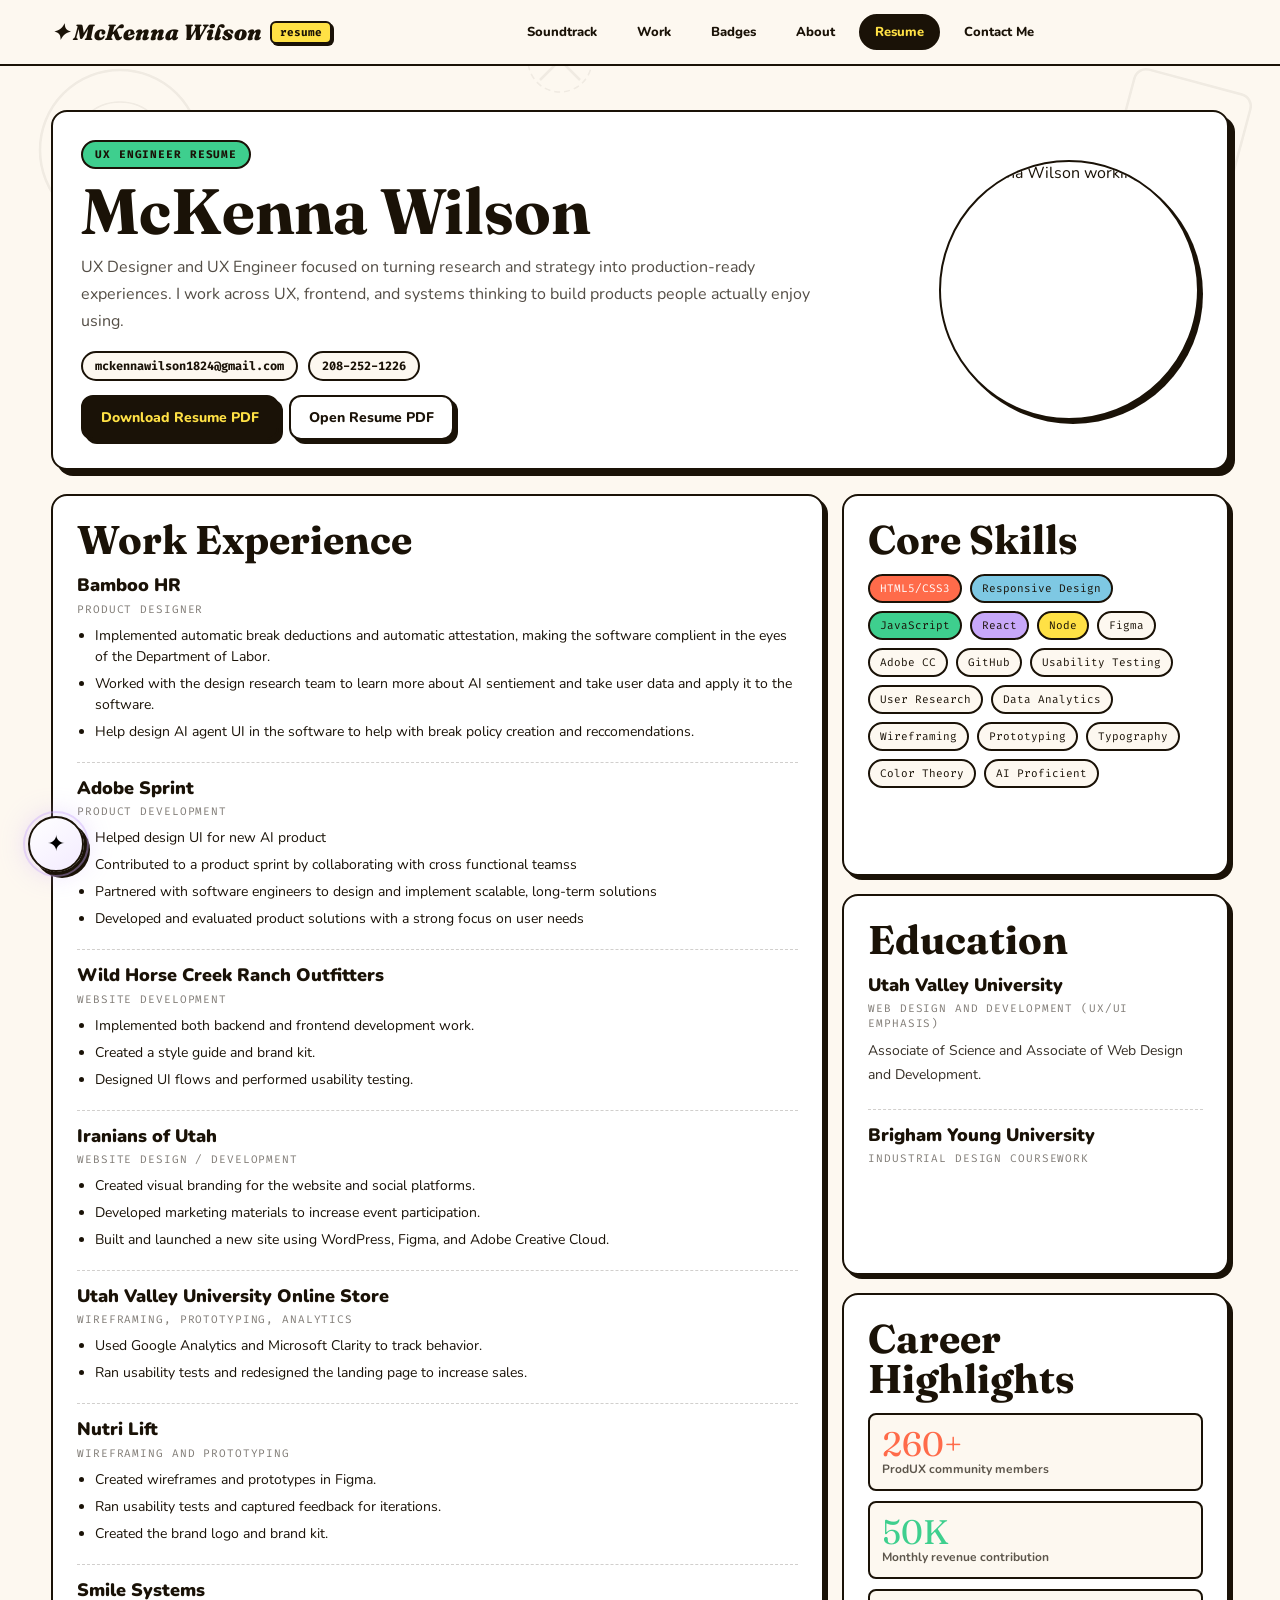
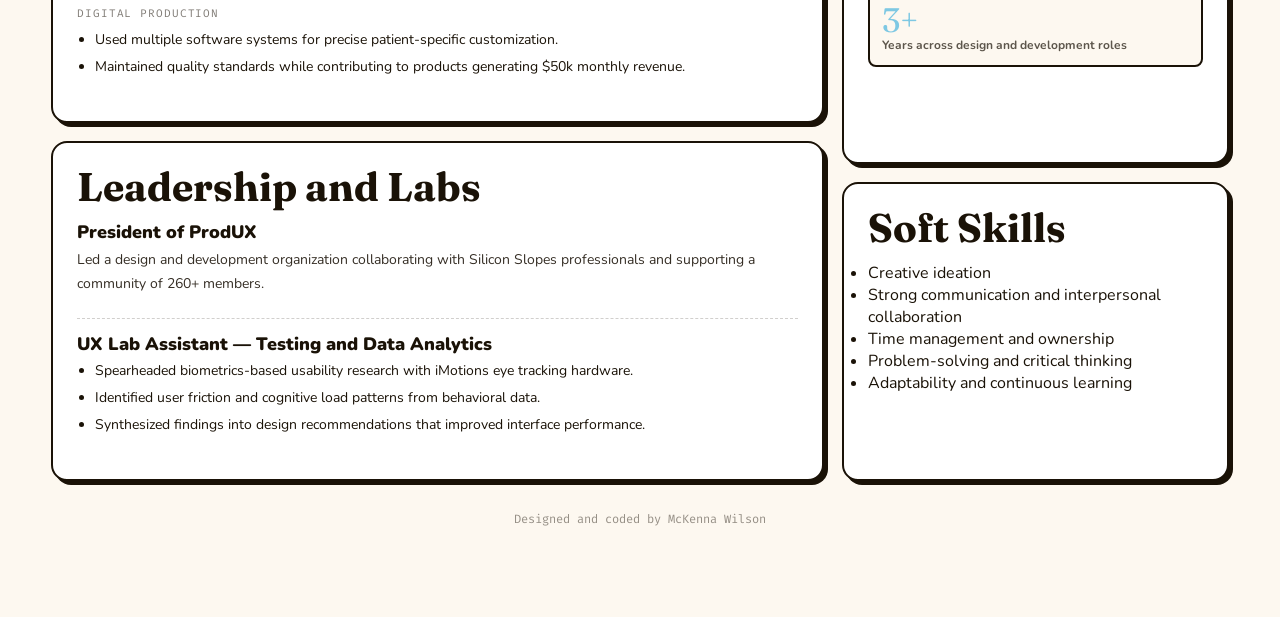
==== commit 57146cf5: "Rename Vibe nav to Soundtrack and shorten footer credit Update navigation labels across the site and" ====
--- a/resume.html
+++ b/resume.html
@@ -381,7 +381,7 @@
     <div class="nav-menu" id="navMenu">
       <div class="nav-links">
         <a href="index.html?skipLoader=1#home" class="home-link">Home</a>
-        <a href="index.html#vibe">Vibe</a>
+        <a href="index.html#vibe">Soundtrack</a>
         <a href="index.html#projects">Work</a>
         <a href="index.html#achievements">Badges</a>
         <a href="index.html#about">About</a>
@@ -585,7 +585,7 @@
       </aside>
     </section>
 
-    <footer>Designed and hand-coded by McKenna Wilson</footer>
+    <footer>Designed and coded by McKenna Wilson</footer>
   </main>
 
   <!-- Agent guide -->
